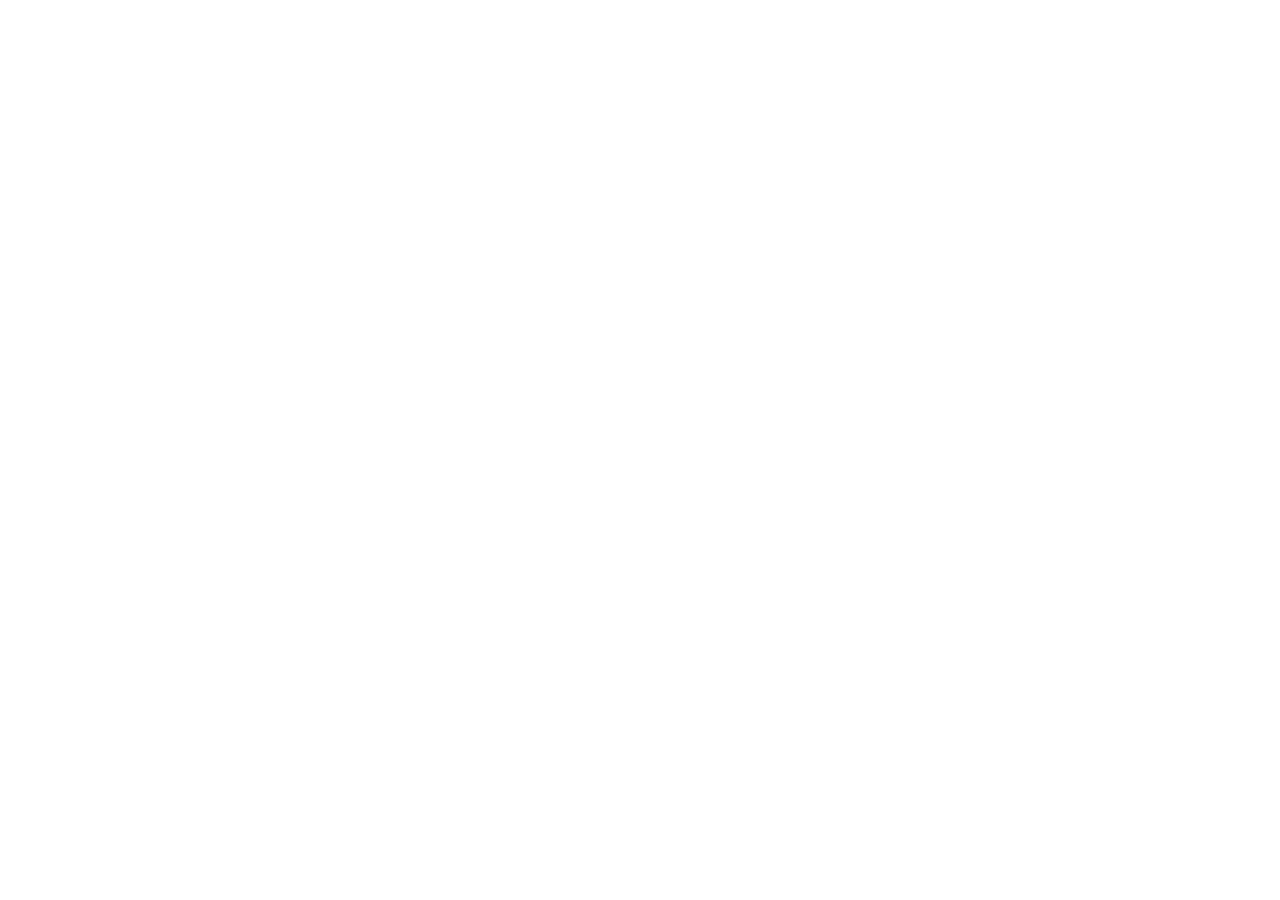
==== index.html @ b5a235f6 "Publish Wix Ways prototype" ====
<!doctype html>
<html lang="en">
  <head>
    <meta charset="UTF-8" />
    <meta name="viewport" content="width=device-width, initial-scale=1.0" />
    <meta
      name="description"
      content="Create and shape multiple WAYS in one connected collection."
    />
    <title>Wix Ways — Interactive Concept</title>
    <script type="module" crossorigin src="/wix-ways-live/assets/index-D7ZDzIgU.js"></script>
    <link rel="stylesheet" crossorigin href="/wix-ways-live/assets/index-C0TJUlki.css">
  </head>
  <body>
    <div id="root"></div>
  </body>
</html>
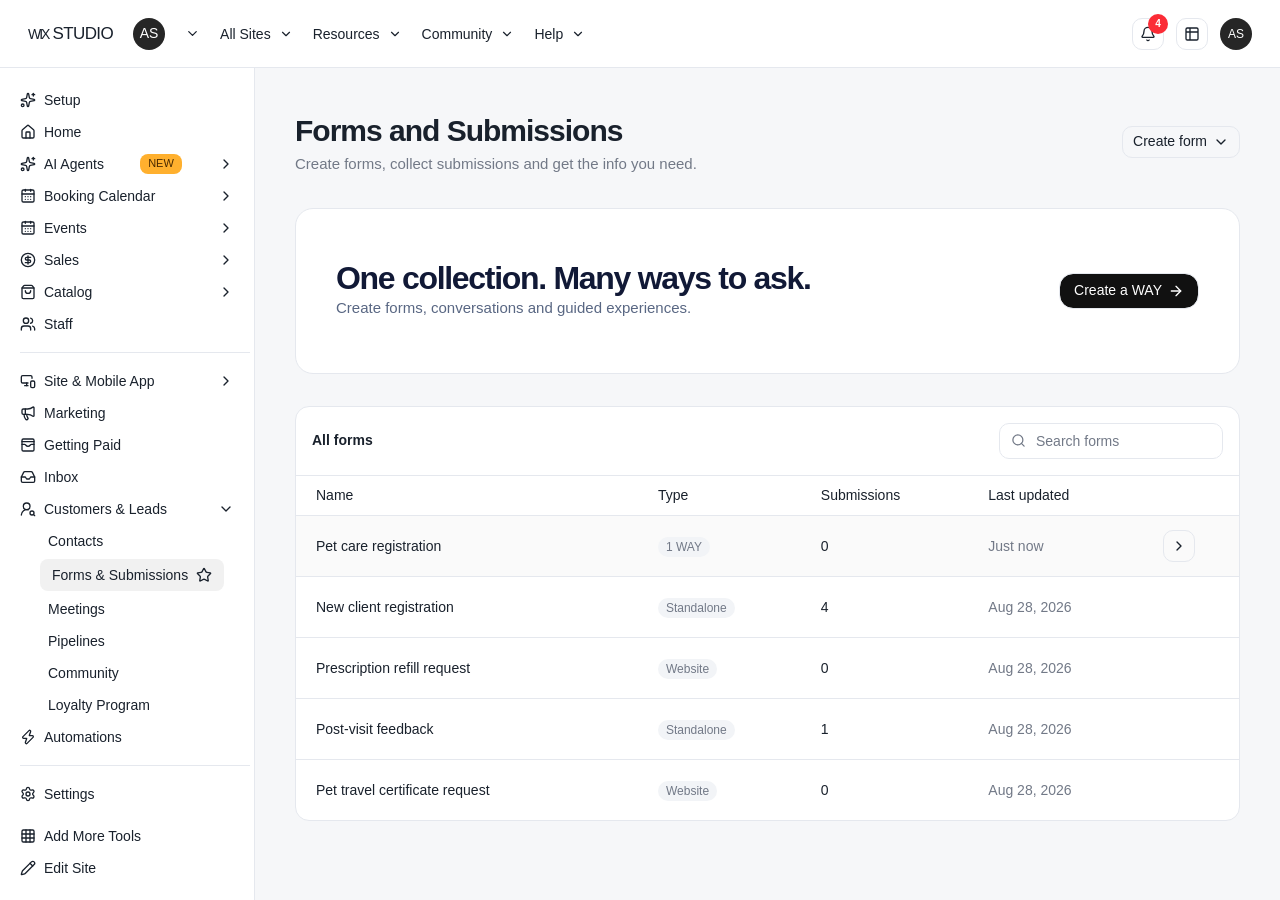
==== commit bbedea1d: "Publish interactive demo fixture" ====
--- a/index.html
+++ b/index.html
@@ -8,8 +8,8 @@
       content="Create and shape multiple WAYS in one connected collection."
     />
     <title>Wix Ways — Interactive Concept</title>
-    <script type="module" crossorigin src="/wix-ways-live/assets/index-D7ZDzIgU.js"></script>
-    <link rel="stylesheet" crossorigin href="/wix-ways-live/assets/index-C0TJUlki.css">
+    <script type="module" crossorigin src="./assets/index-BwQENHae.js"></script>
+    <link rel="stylesheet" crossorigin href="./assets/index-CYDsnBuJ.css">
   </head>
   <body>
     <div id="root"></div>
